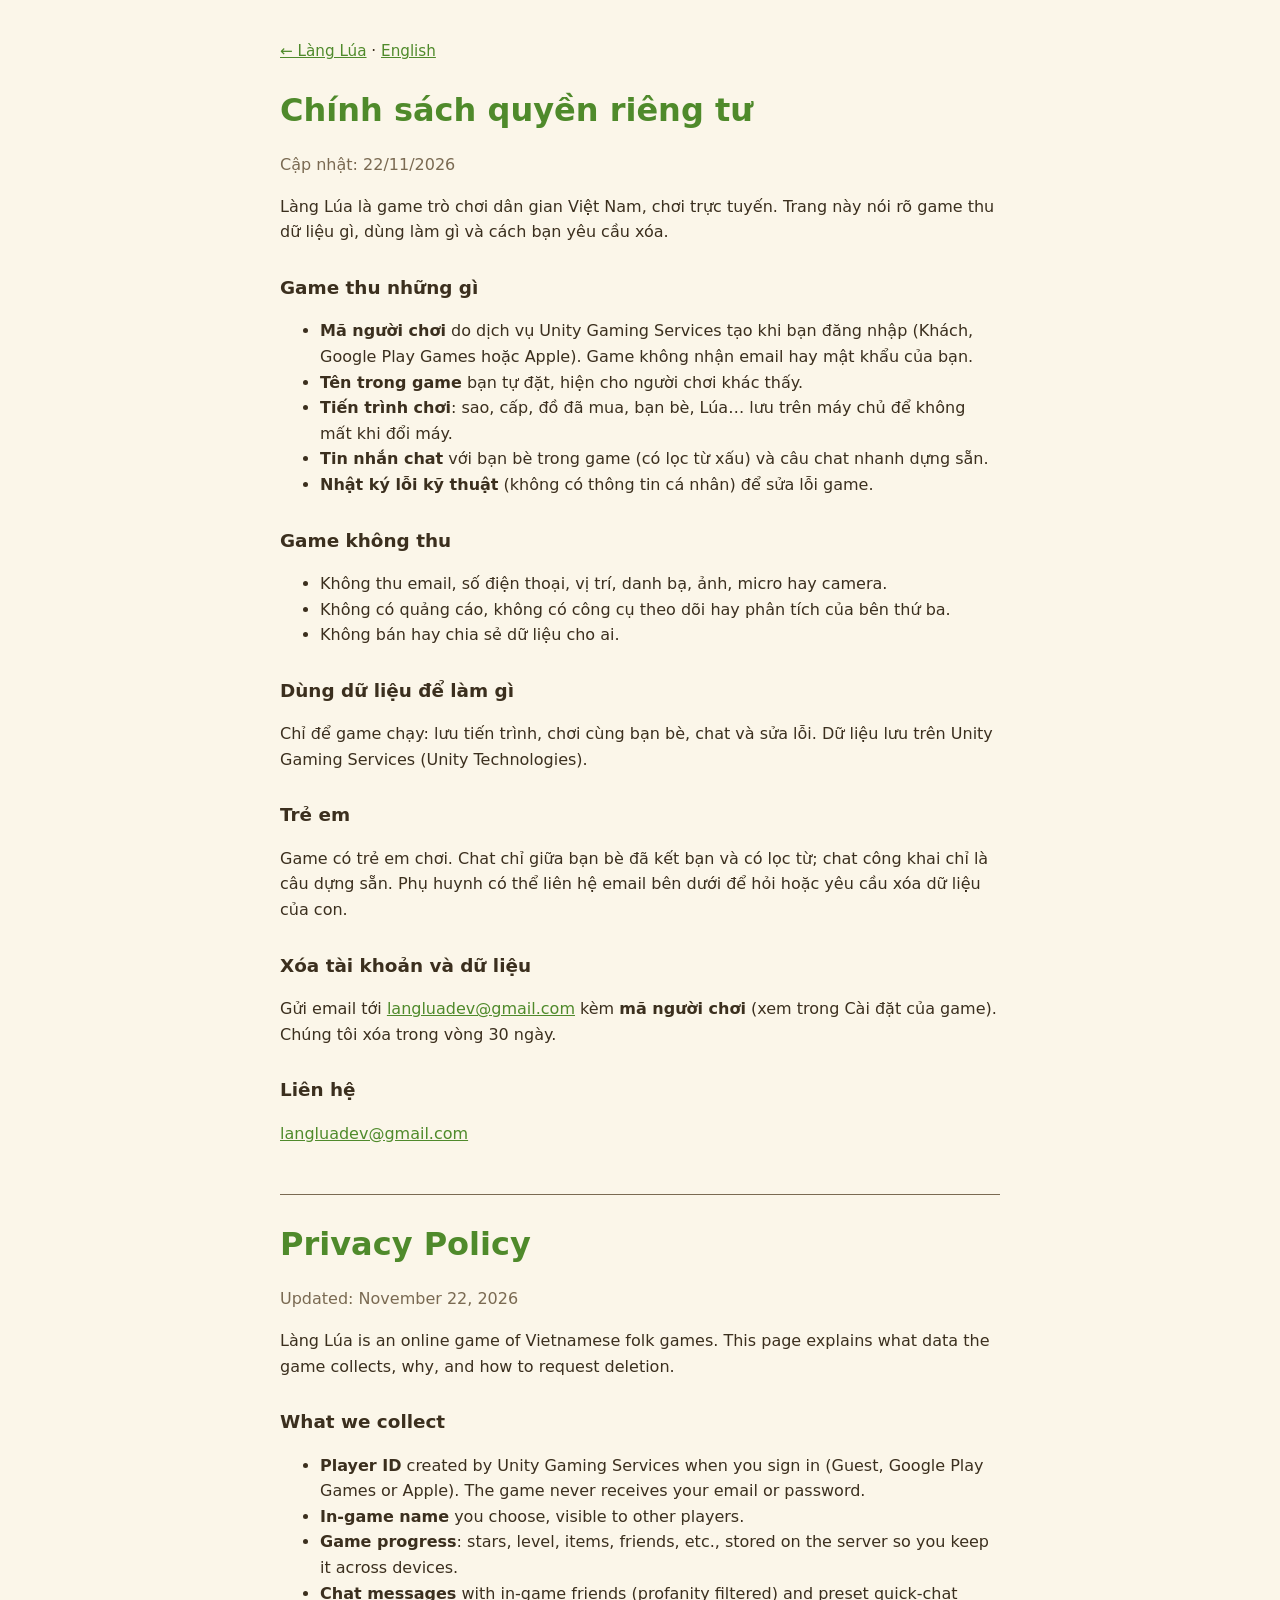
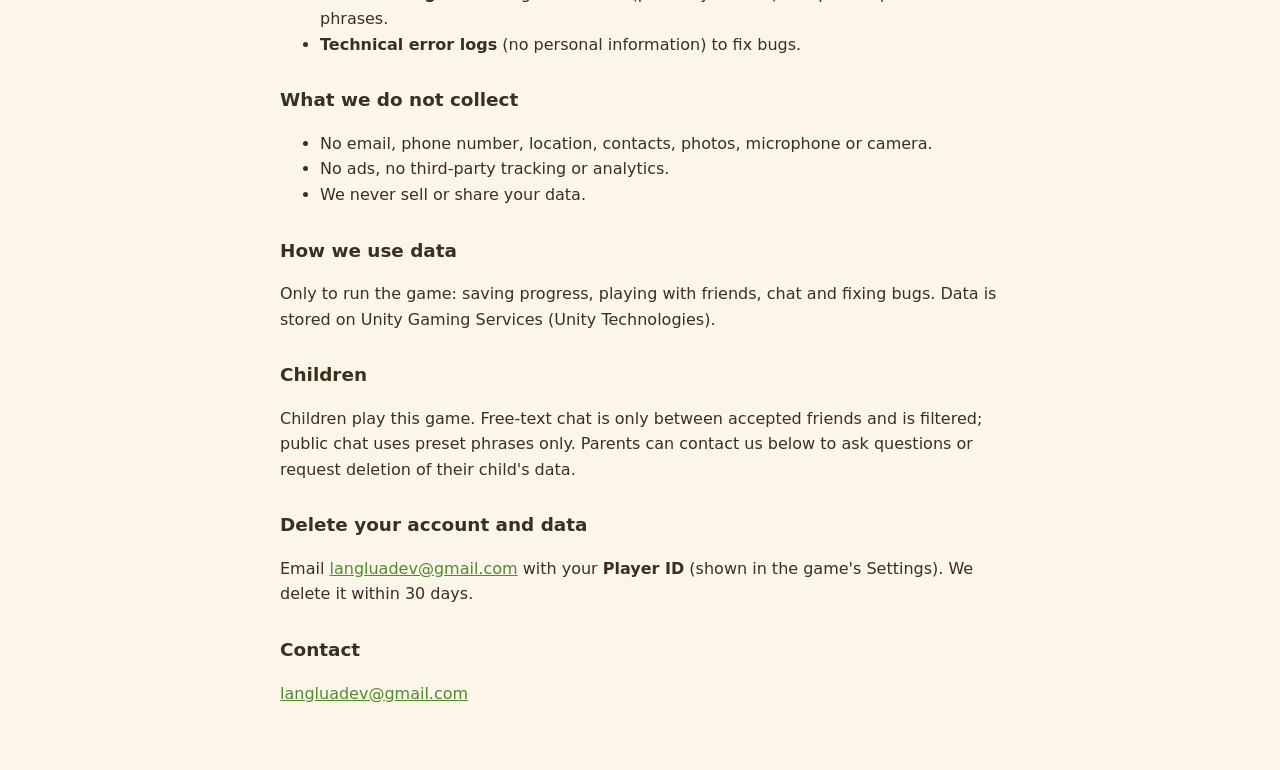
==== privacy.html @ 0ad9b5fb "Trang hỗ trợ + chính sách quyền riêng tư Làng Lúa" ====
<!doctype html>
<html lang="vi">
<head>
<meta charset="utf-8">
<meta name="viewport" content="width=device-width, initial-scale=1">
<title>Làng Lúa — Chính sách quyền riêng tư</title>
<link rel="stylesheet" href="style.css">
</head>
<body>
<main>
<p class="nav"><a href="./">← Làng Lúa</a> · <a href="#en">English</a></p>

<h1>Chính sách quyền riêng tư</h1>
<p class="muted">Cập nhật: 22/11/2026</p>

<p>Làng Lúa là game trò chơi dân gian Việt Nam, chơi trực tuyến. Trang này nói rõ game thu dữ liệu gì, dùng làm gì và cách bạn yêu cầu xóa.</p>

<h2>Game thu những gì</h2>
<ul>
<li><b>Mã người chơi</b> do dịch vụ Unity Gaming Services tạo khi bạn đăng nhập (Khách, Google Play Games hoặc Apple). Game không nhận email hay mật khẩu của bạn.</li>
<li><b>Tên trong game</b> bạn tự đặt, hiện cho người chơi khác thấy.</li>
<li><b>Tiến trình chơi</b>: sao, cấp, đồ đã mua, bạn bè, Lúa… lưu trên máy chủ để không mất khi đổi máy.</li>
<li><b>Tin nhắn chat</b> với bạn bè trong game (có lọc từ xấu) và câu chat nhanh dựng sẵn.</li>
<li><b>Nhật ký lỗi kỹ thuật</b> (không có thông tin cá nhân) để sửa lỗi game.</li>
</ul>

<h2>Game không thu</h2>
<ul>
<li>Không thu email, số điện thoại, vị trí, danh bạ, ảnh, micro hay camera.</li>
<li>Không có quảng cáo, không có công cụ theo dõi hay phân tích của bên thứ ba.</li>
<li>Không bán hay chia sẻ dữ liệu cho ai.</li>
</ul>

<h2>Dùng dữ liệu để làm gì</h2>
<p>Chỉ để game chạy: lưu tiến trình, chơi cùng bạn bè, chat và sửa lỗi. Dữ liệu lưu trên Unity Gaming Services (Unity Technologies).</p>

<h2>Trẻ em</h2>
<p>Game có trẻ em chơi. Chat chỉ giữa bạn bè đã kết bạn và có lọc từ; chat công khai chỉ là câu dựng sẵn. Phụ huynh có thể liên hệ email bên dưới để hỏi hoặc yêu cầu xóa dữ liệu của con.</p>

<h2>Xóa tài khoản và dữ liệu</h2>
<p>Gửi email tới <a href="mailto:langluadev@gmail.com">langluadev@gmail.com</a> kèm <b>mã người chơi</b> (xem trong Cài đặt của game). Chúng tôi xóa trong vòng 30 ngày.</p>

<h2>Liên hệ</h2>
<p><a href="mailto:langluadev@gmail.com">langluadev@gmail.com</a></p>

<hr id="en">

<h1>Privacy Policy</h1>
<p class="muted">Updated: November 22, 2026</p>

<p>Làng Lúa is an online game of Vietnamese folk games. This page explains what data the game collects, why, and how to request deletion.</p>

<h2>What we collect</h2>
<ul>
<li><b>Player ID</b> created by Unity Gaming Services when you sign in (Guest, Google Play Games or Apple). The game never receives your email or password.</li>
<li><b>In-game name</b> you choose, visible to other players.</li>
<li><b>Game progress</b>: stars, level, items, friends, etc., stored on the server so you keep it across devices.</li>
<li><b>Chat messages</b> with in-game friends (profanity filtered) and preset quick-chat phrases.</li>
<li><b>Technical error logs</b> (no personal information) to fix bugs.</li>
</ul>

<h2>What we do not collect</h2>
<ul>
<li>No email, phone number, location, contacts, photos, microphone or camera.</li>
<li>No ads, no third-party tracking or analytics.</li>
<li>We never sell or share your data.</li>
</ul>

<h2>How we use data</h2>
<p>Only to run the game: saving progress, playing with friends, chat and fixing bugs. Data is stored on Unity Gaming Services (Unity Technologies).</p>

<h2>Children</h2>
<p>Children play this game. Free-text chat is only between accepted friends and is filtered; public chat uses preset phrases only. Parents can contact us below to ask questions or request deletion of their child's data.</p>

<h2>Delete your account and data</h2>
<p>Email <a href="mailto:langluadev@gmail.com">langluadev@gmail.com</a> with your <b>Player ID</b> (shown in the game's Settings). We delete it within 30 days.</p>

<h2>Contact</h2>
<p><a href="mailto:langluadev@gmail.com">langluadev@gmail.com</a></p>
</main>
</body>
</html>
---- style.css ----
:root { --bg: #fbf6e9; --fg: #3b2f1e; --muted: #7a6a52; --accent: #4f8a2b; }
@media (prefers-color-scheme: dark) {
  :root { --bg: #1f1b14; --fg: #efe6d2; --muted: #b3a586; --accent: #8cc254; }
}
body { margin: 0; background: var(--bg); color: var(--fg); font: 16px/1.6 system-ui, -apple-system, "Segoe UI", Roboto, sans-serif; }
main { max-width: 720px; margin: 0 auto; padding: 24px 16px 48px; }
h1 { color: var(--accent); margin-bottom: 4px; }
h2 { margin-top: 28px; font-size: 1.15em; }
a { color: var(--accent); }
.muted { color: var(--muted); }
.nav { font-size: 0.95em; }
.mail { font-size: 1.2em; font-weight: 600; }
hr { margin: 48px 0 24px; border: 0; border-top: 1px solid var(--muted); }
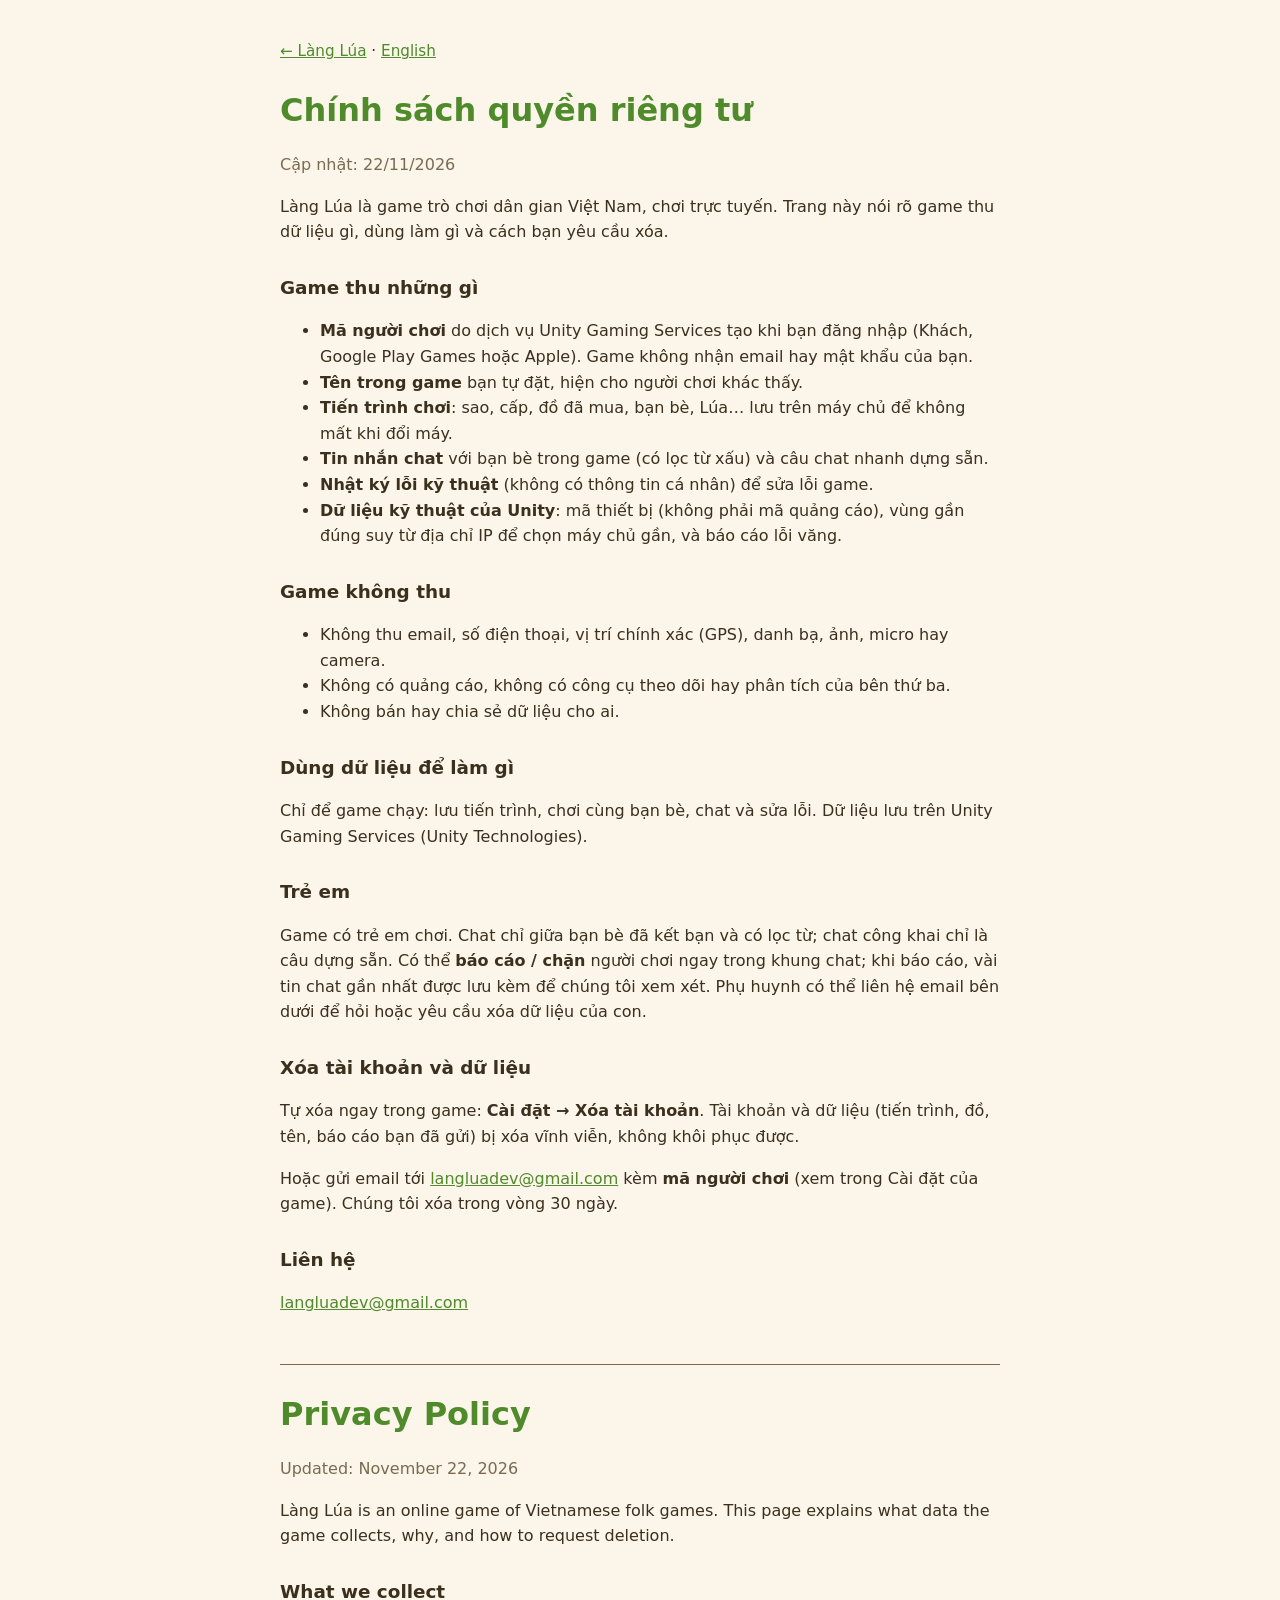
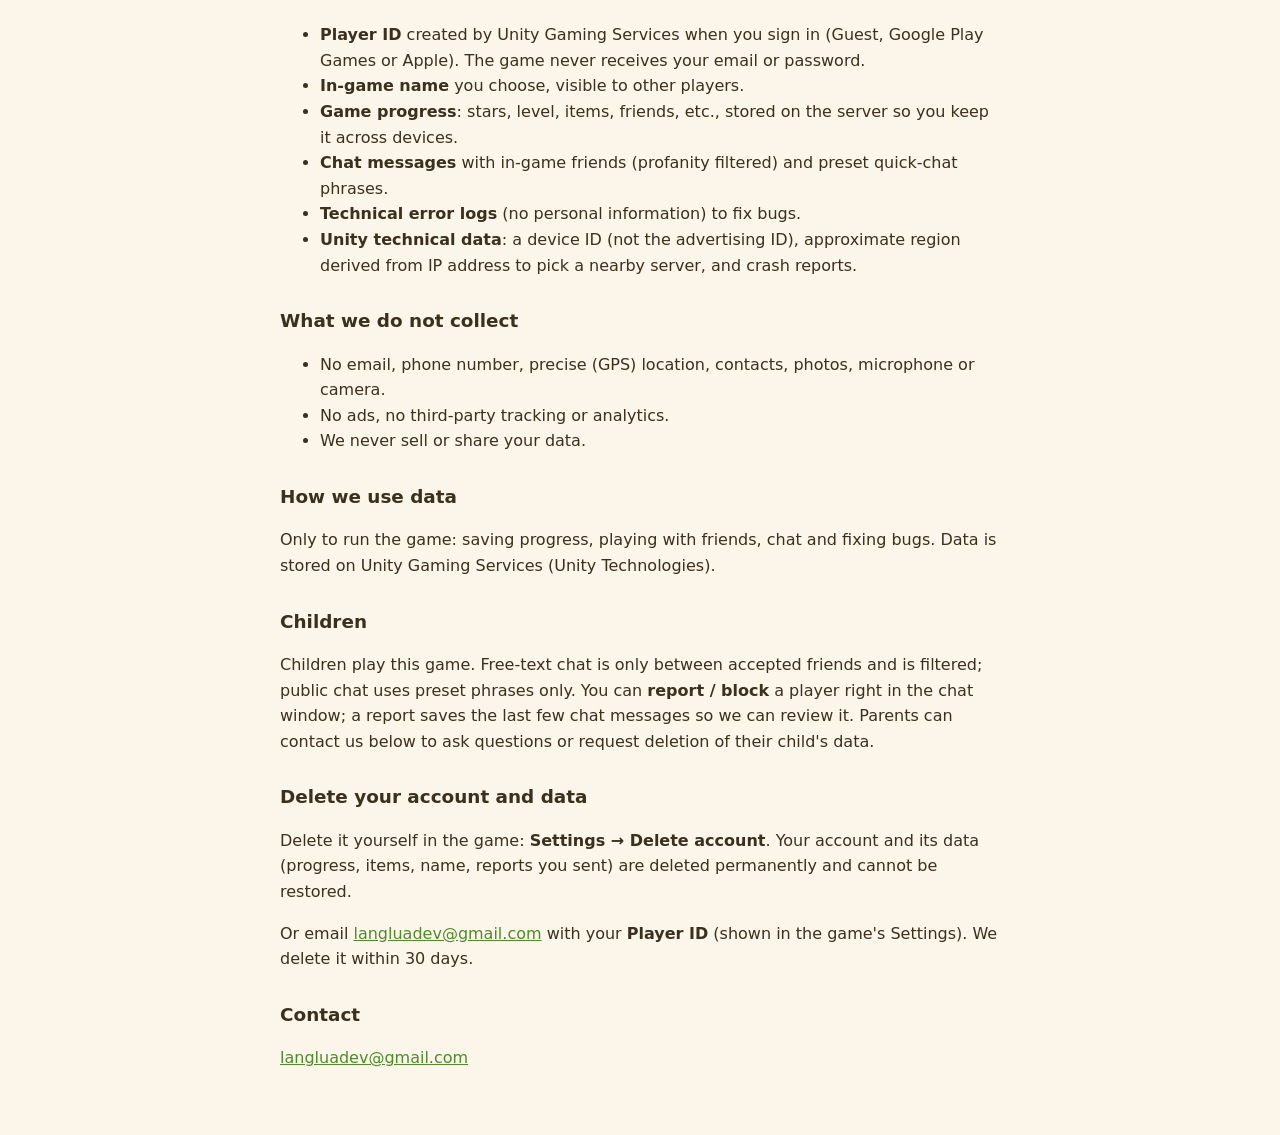
==== commit 1ab52a8c: "Chính sách: xóa tài khoản trong Cài đặt, báo cáo / chặn, dữ liệu kỹ thuật Unity (mã thiết bị, vùng t" ====
--- a/privacy.html
+++ b/privacy.html
@@ -4,6 +4,8 @@
 <meta charset="utf-8">
 <meta name="viewport" content="width=device-width, initial-scale=1">
 <title>Làng Lúa — Chính sách quyền riêng tư</title>
+<link rel="icon" type="image/png" href="favicon.png">
+<link rel="apple-touch-icon" href="apple-touch-icon.png">
 <link rel="stylesheet" href="style.css">
 </head>
 <body>
@@ -22,11 +24,12 @@
 <li><b>Tiến trình chơi</b>: sao, cấp, đồ đã mua, bạn bè, Lúa… lưu trên máy chủ để không mất khi đổi máy.</li>
 <li><b>Tin nhắn chat</b> với bạn bè trong game (có lọc từ xấu) và câu chat nhanh dựng sẵn.</li>
 <li><b>Nhật ký lỗi kỹ thuật</b> (không có thông tin cá nhân) để sửa lỗi game.</li>
+<li><b>Dữ liệu kỹ thuật của Unity</b>: mã thiết bị (không phải mã quảng cáo), vùng gần đúng suy từ địa chỉ IP để chọn máy chủ gần, và báo cáo lỗi văng.</li>
 </ul>
 
 <h2>Game không thu</h2>
 <ul>
-<li>Không thu email, số điện thoại, vị trí, danh bạ, ảnh, micro hay camera.</li>
+<li>Không thu email, số điện thoại, vị trí chính xác (GPS), danh bạ, ảnh, micro hay camera.</li>
 <li>Không có quảng cáo, không có công cụ theo dõi hay phân tích của bên thứ ba.</li>
 <li>Không bán hay chia sẻ dữ liệu cho ai.</li>
 </ul>
@@ -35,10 +38,11 @@
 <p>Chỉ để game chạy: lưu tiến trình, chơi cùng bạn bè, chat và sửa lỗi. Dữ liệu lưu trên Unity Gaming Services (Unity Technologies).</p>
 
 <h2>Trẻ em</h2>
-<p>Game có trẻ em chơi. Chat chỉ giữa bạn bè đã kết bạn và có lọc từ; chat công khai chỉ là câu dựng sẵn. Phụ huynh có thể liên hệ email bên dưới để hỏi hoặc yêu cầu xóa dữ liệu của con.</p>
+<p>Game có trẻ em chơi. Chat chỉ giữa bạn bè đã kết bạn và có lọc từ; chat công khai chỉ là câu dựng sẵn. Có thể <b>báo cáo / chặn</b> người chơi ngay trong khung chat; khi báo cáo, vài tin chat gần nhất được lưu kèm để chúng tôi xem xét. Phụ huynh có thể liên hệ email bên dưới để hỏi hoặc yêu cầu xóa dữ liệu của con.</p>
 
 <h2>Xóa tài khoản và dữ liệu</h2>
-<p>Gửi email tới <a href="mailto:langluadev@gmail.com">langluadev@gmail.com</a> kèm <b>mã người chơi</b> (xem trong Cài đặt của game). Chúng tôi xóa trong vòng 30 ngày.</p>
+<p>Tự xóa ngay trong game: <b>Cài đặt → Xóa tài khoản</b>. Tài khoản và dữ liệu (tiến trình, đồ, tên, báo cáo bạn đã gửi) bị xóa vĩnh viễn, không khôi phục được.</p>
+<p>Hoặc gửi email tới <a href="mailto:langluadev@gmail.com">langluadev@gmail.com</a> kèm <b>mã người chơi</b> (xem trong Cài đặt của game). Chúng tôi xóa trong vòng 30 ngày.</p>
 
 <h2>Liên hệ</h2>
 <p><a href="mailto:langluadev@gmail.com">langluadev@gmail.com</a></p>
@@ -57,11 +61,12 @@
 <li><b>Game progress</b>: stars, level, items, friends, etc., stored on the server so you keep it across devices.</li>
 <li><b>Chat messages</b> with in-game friends (profanity filtered) and preset quick-chat phrases.</li>
 <li><b>Technical error logs</b> (no personal information) to fix bugs.</li>
+<li><b>Unity technical data</b>: a device ID (not the advertising ID), approximate region derived from IP address to pick a nearby server, and crash reports.</li>
 </ul>
 
 <h2>What we do not collect</h2>
 <ul>
-<li>No email, phone number, location, contacts, photos, microphone or camera.</li>
+<li>No email, phone number, precise (GPS) location, contacts, photos, microphone or camera.</li>
 <li>No ads, no third-party tracking or analytics.</li>
 <li>We never sell or share your data.</li>
 </ul>
@@ -70,10 +75,11 @@
 <p>Only to run the game: saving progress, playing with friends, chat and fixing bugs. Data is stored on Unity Gaming Services (Unity Technologies).</p>
 
 <h2>Children</h2>
-<p>Children play this game. Free-text chat is only between accepted friends and is filtered; public chat uses preset phrases only. Parents can contact us below to ask questions or request deletion of their child's data.</p>
+<p>Children play this game. Free-text chat is only between accepted friends and is filtered; public chat uses preset phrases only. You can <b>report / block</b> a player right in the chat window; a report saves the last few chat messages so we can review it. Parents can contact us below to ask questions or request deletion of their child's data.</p>
 
 <h2>Delete your account and data</h2>
-<p>Email <a href="mailto:langluadev@gmail.com">langluadev@gmail.com</a> with your <b>Player ID</b> (shown in the game's Settings). We delete it within 30 days.</p>
+<p>Delete it yourself in the game: <b>Settings → Delete account</b>. Your account and its data (progress, items, name, reports you sent) are deleted permanently and cannot be restored.</p>
+<p>Or email <a href="mailto:langluadev@gmail.com">langluadev@gmail.com</a> with your <b>Player ID</b> (shown in the game's Settings). We delete it within 30 days.</p>
 
 <h2>Contact</h2>
 <p><a href="mailto:langluadev@gmail.com">langluadev@gmail.com</a></p>
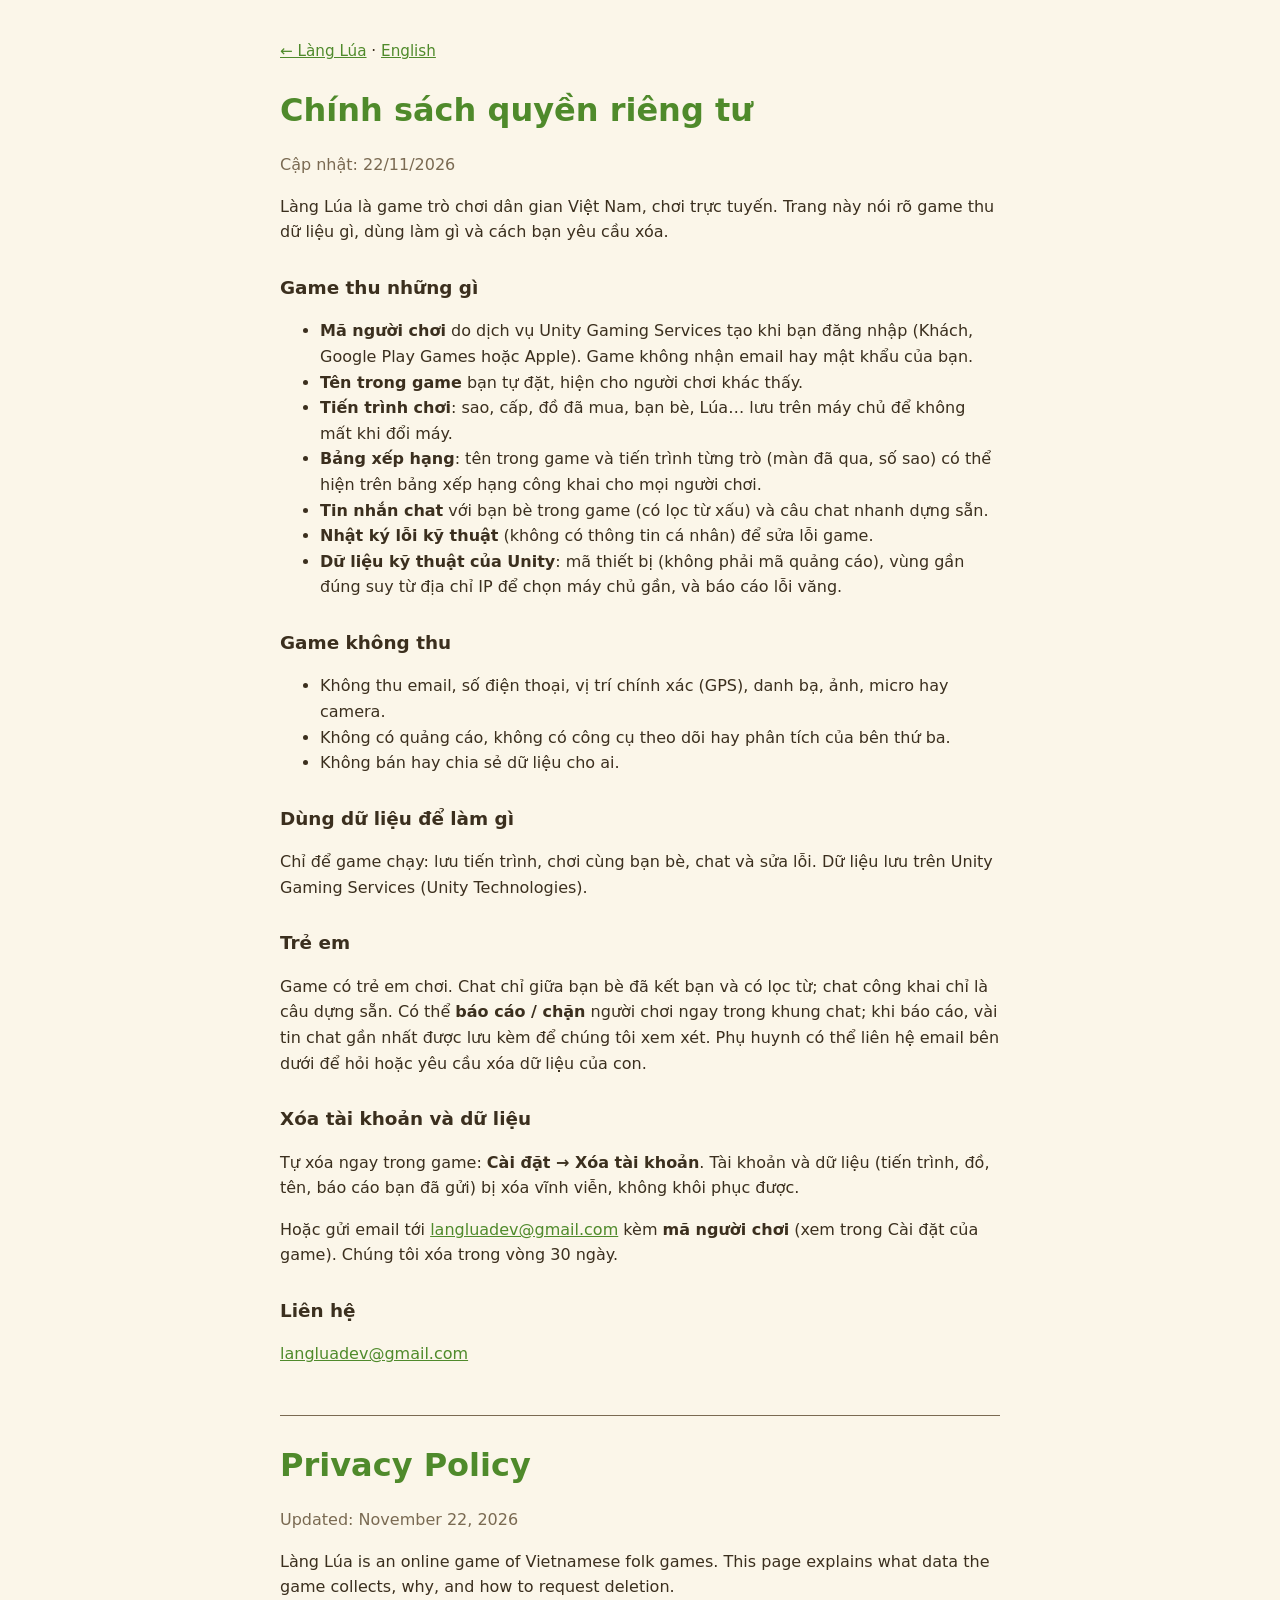
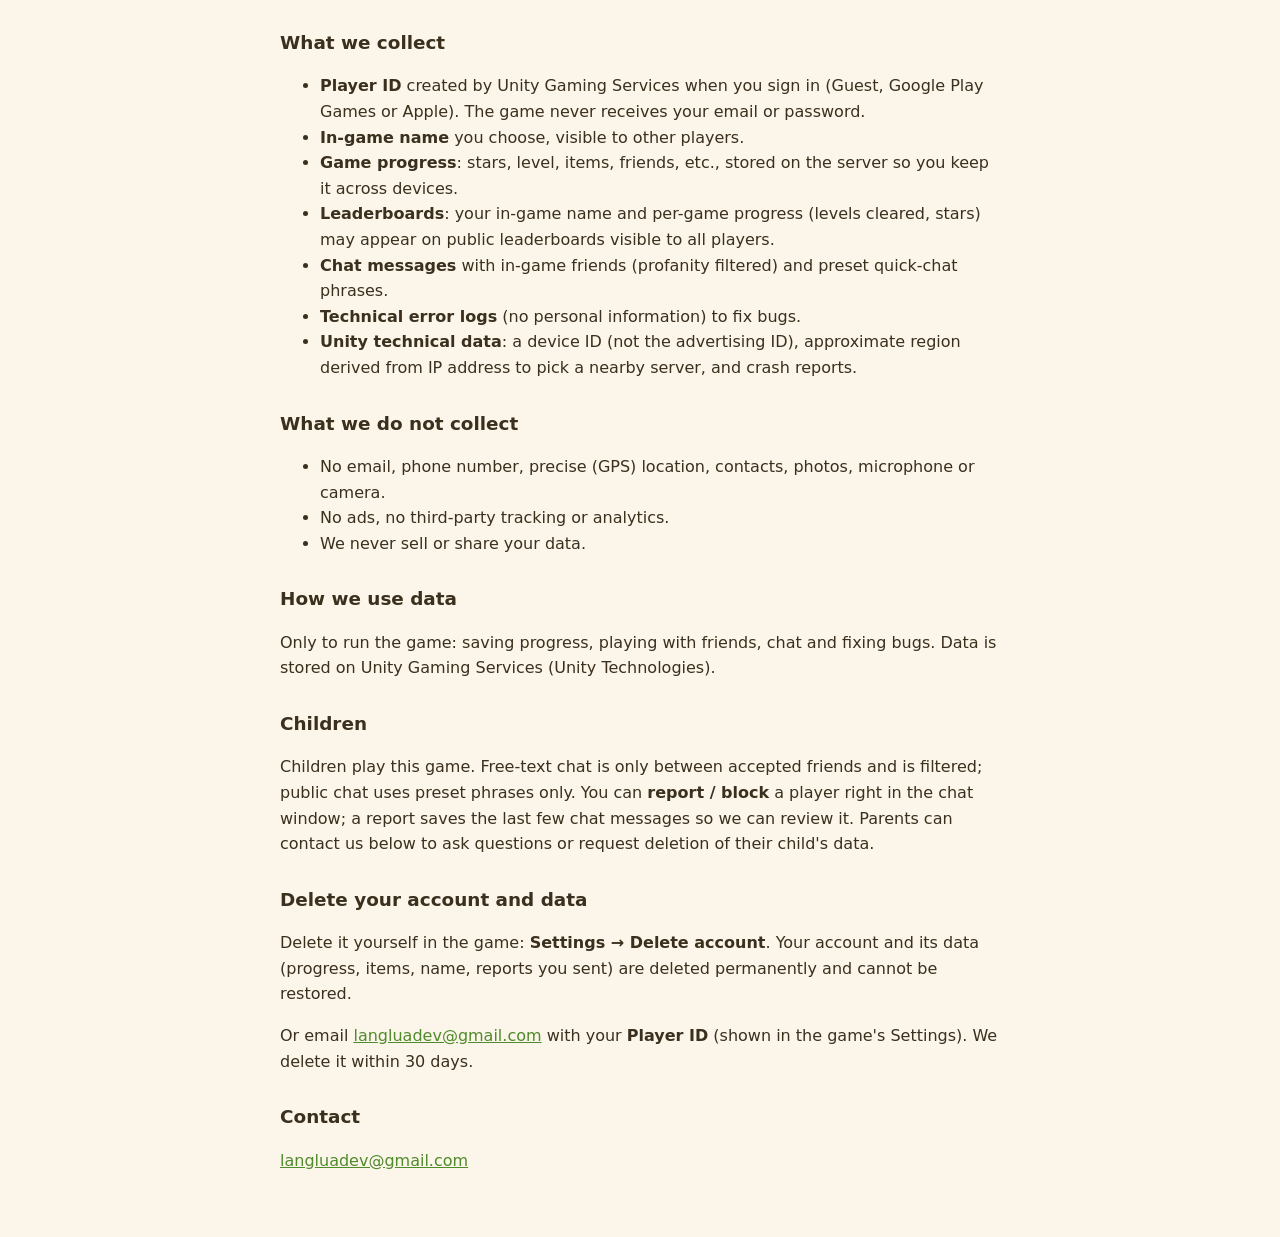
==== commit 735229e5: "Chính sách: tên trong game và tiến trình hiện trên bảng xếp hạng công khai" ====
--- a/privacy.html
+++ b/privacy.html
@@ -22,6 +22,7 @@
 <li><b>Mã người chơi</b> do dịch vụ Unity Gaming Services tạo khi bạn đăng nhập (Khách, Google Play Games hoặc Apple). Game không nhận email hay mật khẩu của bạn.</li>
 <li><b>Tên trong game</b> bạn tự đặt, hiện cho người chơi khác thấy.</li>
 <li><b>Tiến trình chơi</b>: sao, cấp, đồ đã mua, bạn bè, Lúa… lưu trên máy chủ để không mất khi đổi máy.</li>
+<li><b>Bảng xếp hạng</b>: tên trong game và tiến trình từng trò (màn đã qua, số sao) có thể hiện trên bảng xếp hạng công khai cho mọi người chơi.</li>
 <li><b>Tin nhắn chat</b> với bạn bè trong game (có lọc từ xấu) và câu chat nhanh dựng sẵn.</li>
 <li><b>Nhật ký lỗi kỹ thuật</b> (không có thông tin cá nhân) để sửa lỗi game.</li>
 <li><b>Dữ liệu kỹ thuật của Unity</b>: mã thiết bị (không phải mã quảng cáo), vùng gần đúng suy từ địa chỉ IP để chọn máy chủ gần, và báo cáo lỗi văng.</li>
@@ -59,6 +60,7 @@
 <li><b>Player ID</b> created by Unity Gaming Services when you sign in (Guest, Google Play Games or Apple). The game never receives your email or password.</li>
 <li><b>In-game name</b> you choose, visible to other players.</li>
 <li><b>Game progress</b>: stars, level, items, friends, etc., stored on the server so you keep it across devices.</li>
+<li><b>Leaderboards</b>: your in-game name and per-game progress (levels cleared, stars) may appear on public leaderboards visible to all players.</li>
 <li><b>Chat messages</b> with in-game friends (profanity filtered) and preset quick-chat phrases.</li>
 <li><b>Technical error logs</b> (no personal information) to fix bugs.</li>
 <li><b>Unity technical data</b>: a device ID (not the advertising ID), approximate region derived from IP address to pick a nearby server, and crash reports.</li>
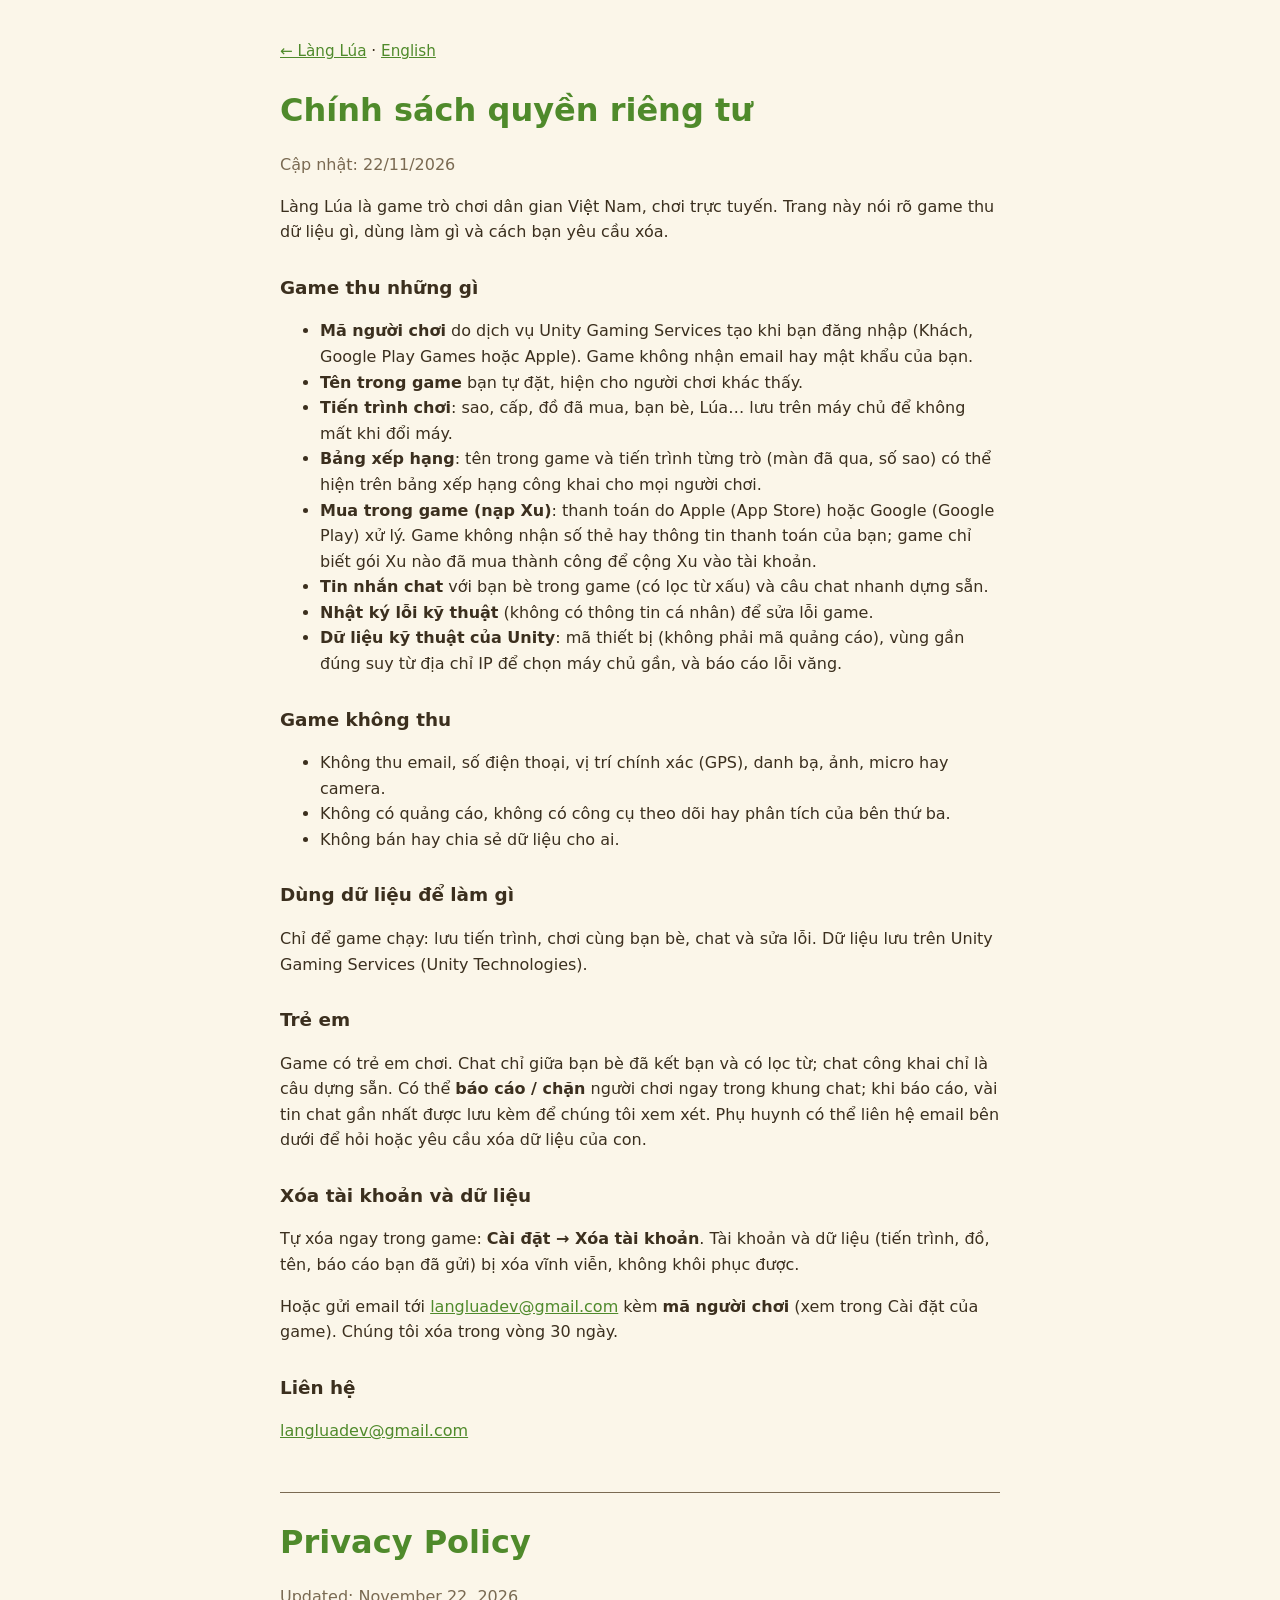
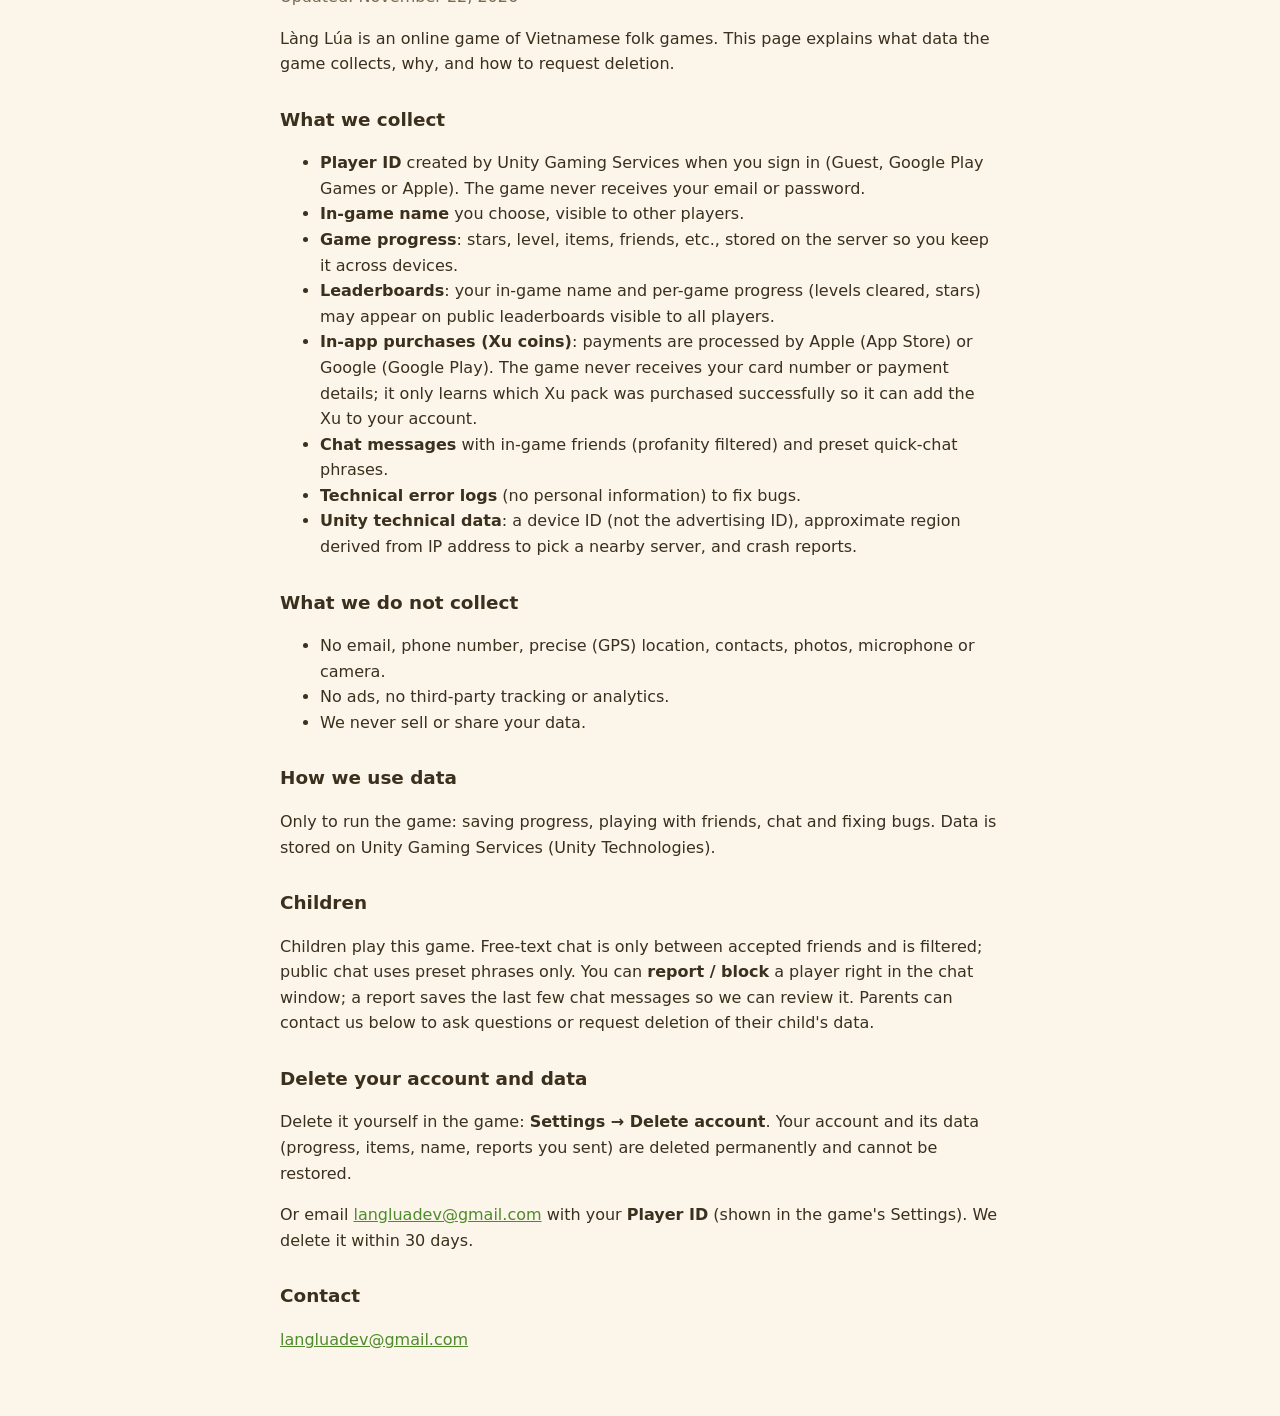
==== commit 000d05da: "Chính sách: mua trong game do Apple / Google xử lý, game không nhận thông tin thanh toán" ====
--- a/privacy.html
+++ b/privacy.html
@@ -23,6 +23,7 @@
 <li><b>Tên trong game</b> bạn tự đặt, hiện cho người chơi khác thấy.</li>
 <li><b>Tiến trình chơi</b>: sao, cấp, đồ đã mua, bạn bè, Lúa… lưu trên máy chủ để không mất khi đổi máy.</li>
 <li><b>Bảng xếp hạng</b>: tên trong game và tiến trình từng trò (màn đã qua, số sao) có thể hiện trên bảng xếp hạng công khai cho mọi người chơi.</li>
+<li><b>Mua trong game (nạp Xu)</b>: thanh toán do Apple (App Store) hoặc Google (Google Play) xử lý. Game không nhận số thẻ hay thông tin thanh toán của bạn; game chỉ biết gói Xu nào đã mua thành công để cộng Xu vào tài khoản.</li>
 <li><b>Tin nhắn chat</b> với bạn bè trong game (có lọc từ xấu) và câu chat nhanh dựng sẵn.</li>
 <li><b>Nhật ký lỗi kỹ thuật</b> (không có thông tin cá nhân) để sửa lỗi game.</li>
 <li><b>Dữ liệu kỹ thuật của Unity</b>: mã thiết bị (không phải mã quảng cáo), vùng gần đúng suy từ địa chỉ IP để chọn máy chủ gần, và báo cáo lỗi văng.</li>
@@ -61,6 +62,7 @@
 <li><b>In-game name</b> you choose, visible to other players.</li>
 <li><b>Game progress</b>: stars, level, items, friends, etc., stored on the server so you keep it across devices.</li>
 <li><b>Leaderboards</b>: your in-game name and per-game progress (levels cleared, stars) may appear on public leaderboards visible to all players.</li>
+<li><b>In-app purchases (Xu coins)</b>: payments are processed by Apple (App Store) or Google (Google Play). The game never receives your card number or payment details; it only learns which Xu pack was purchased successfully so it can add the Xu to your account.</li>
 <li><b>Chat messages</b> with in-game friends (profanity filtered) and preset quick-chat phrases.</li>
 <li><b>Technical error logs</b> (no personal information) to fix bugs.</li>
 <li><b>Unity technical data</b>: a device ID (not the advertising ID), approximate region derived from IP address to pick a nearby server, and crash reports.</li>
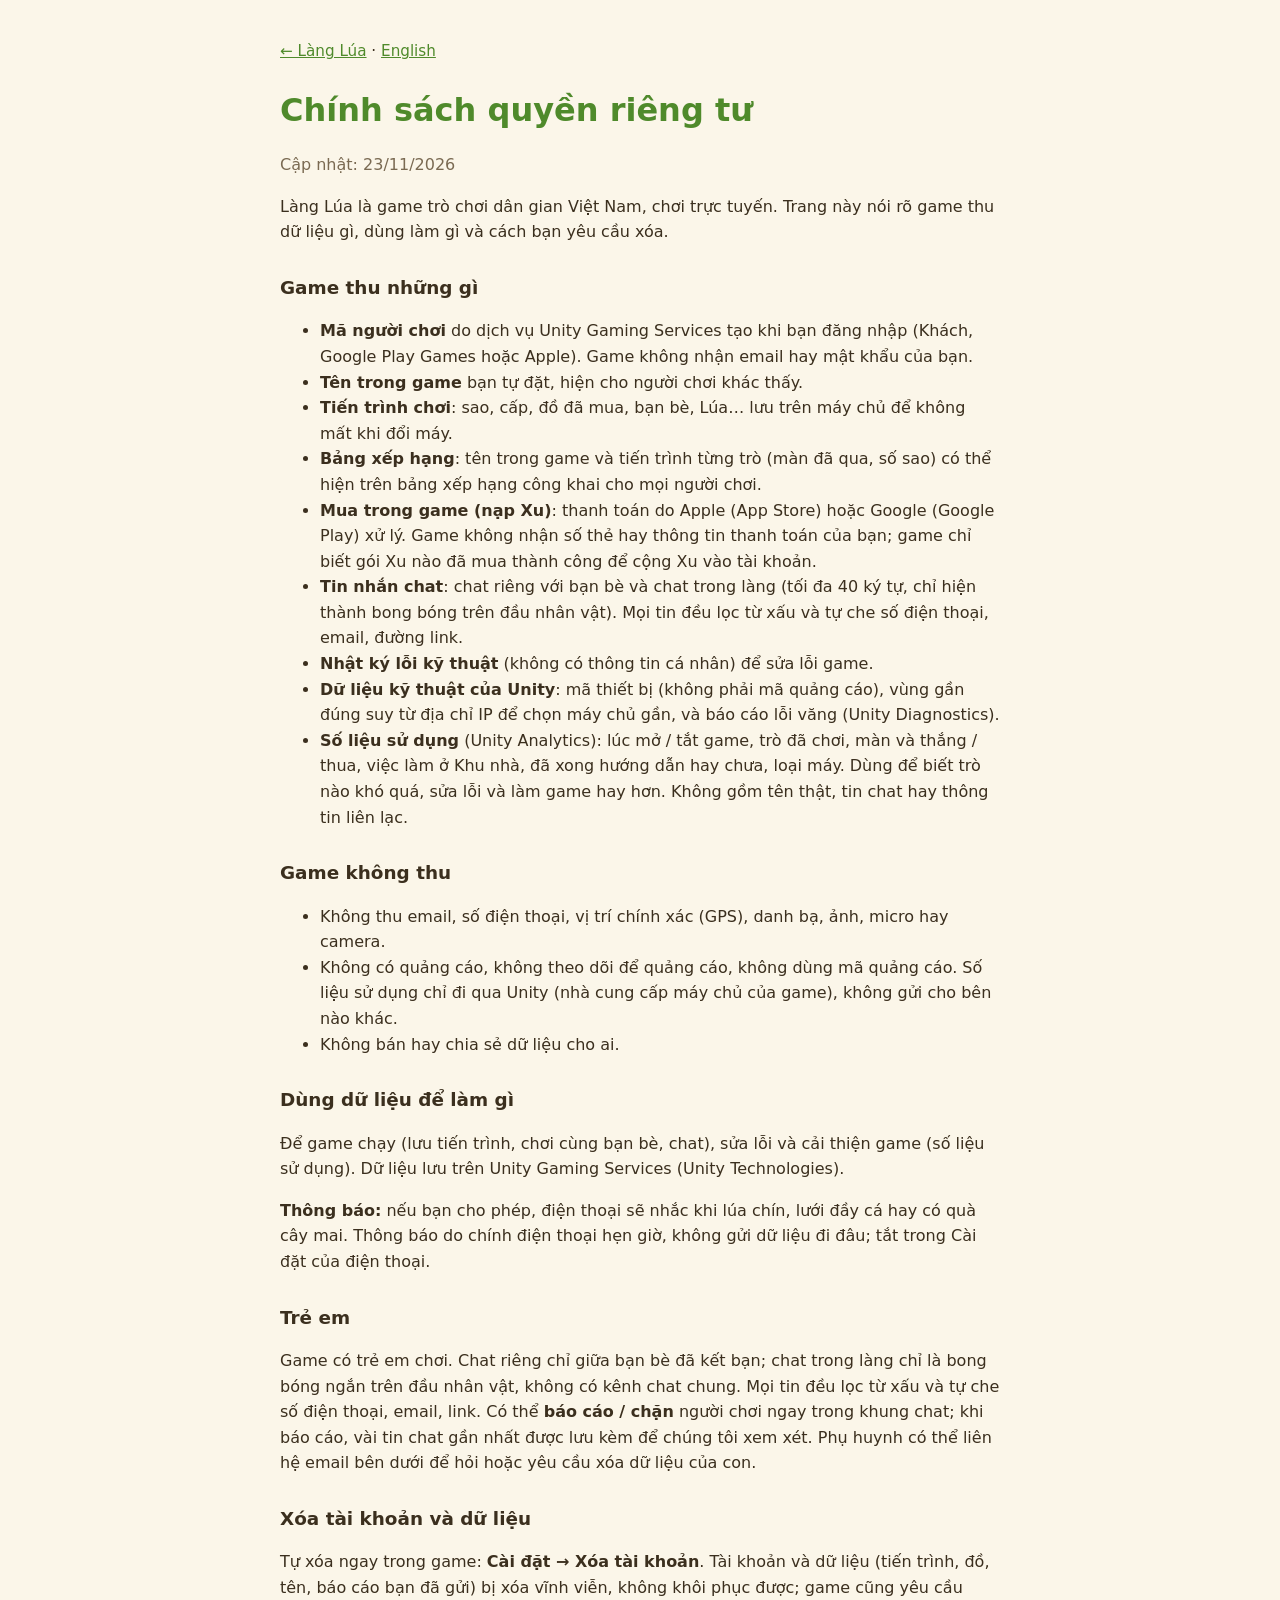
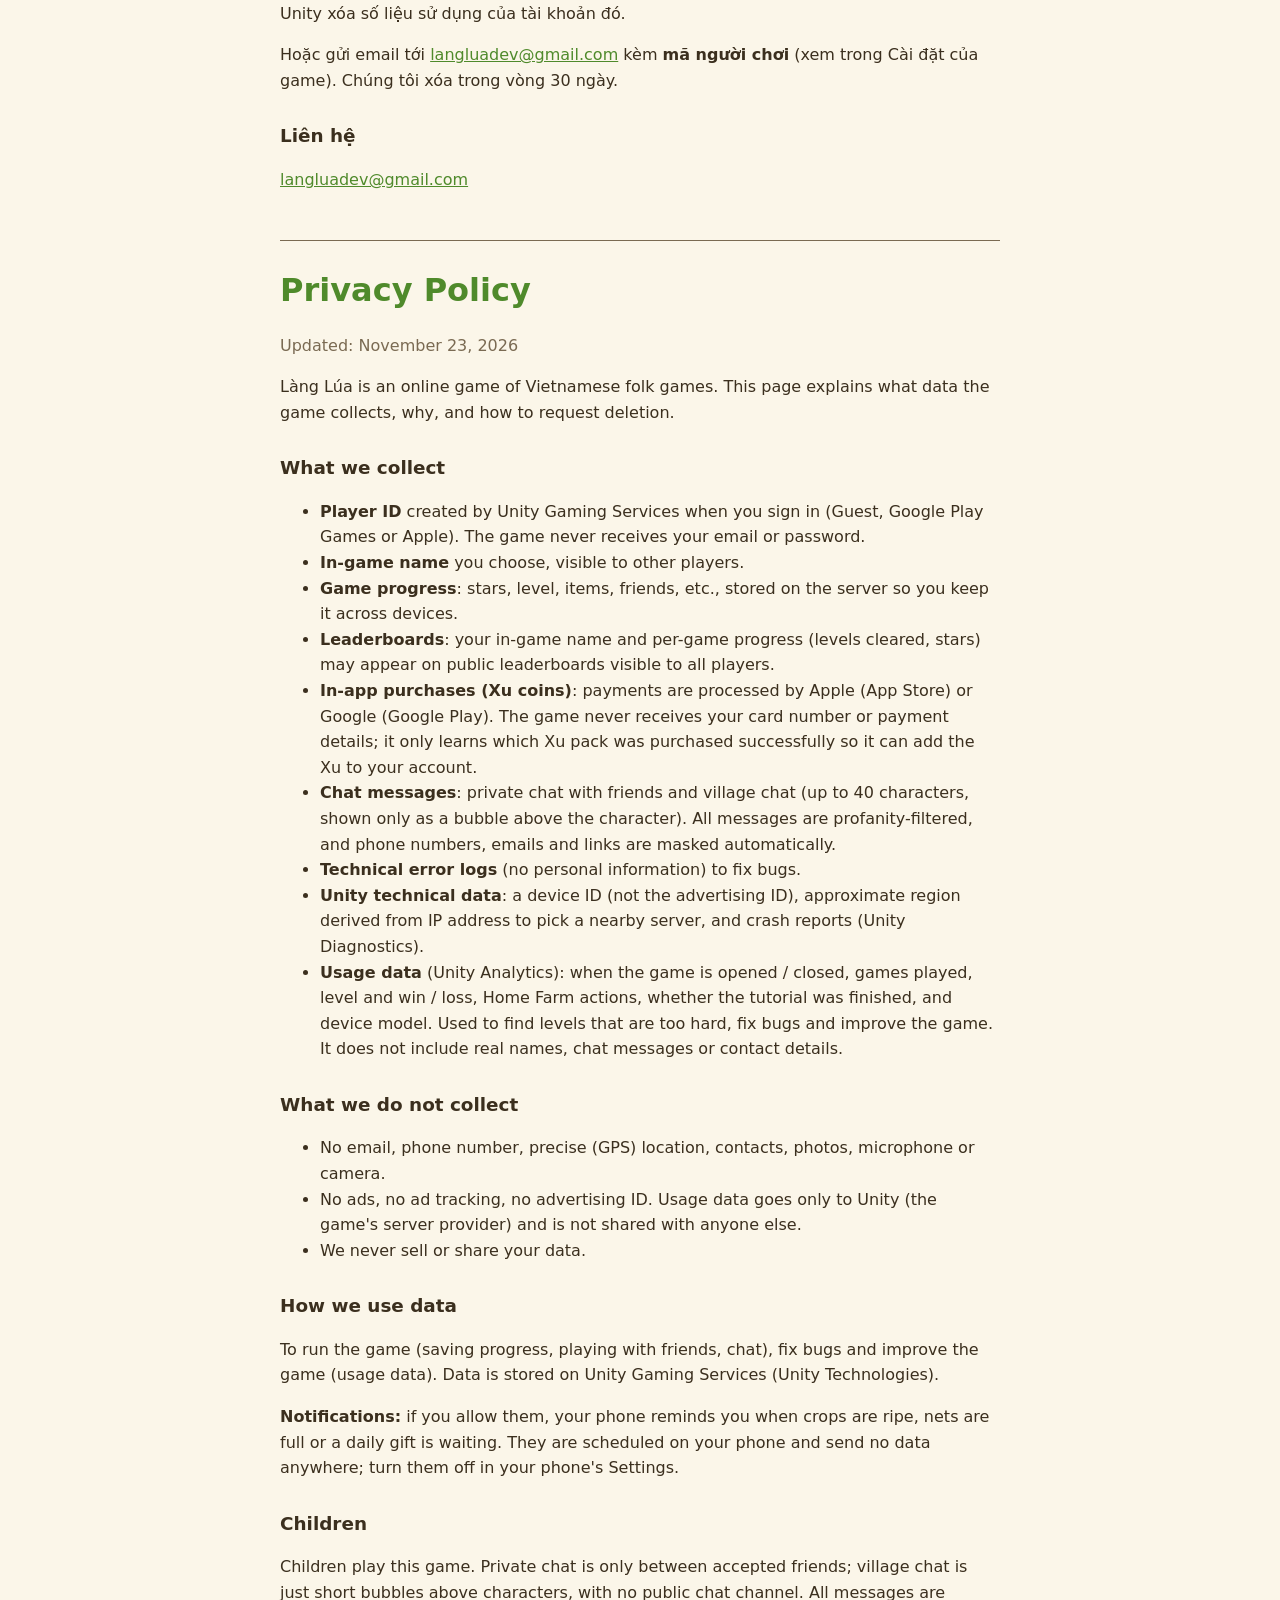
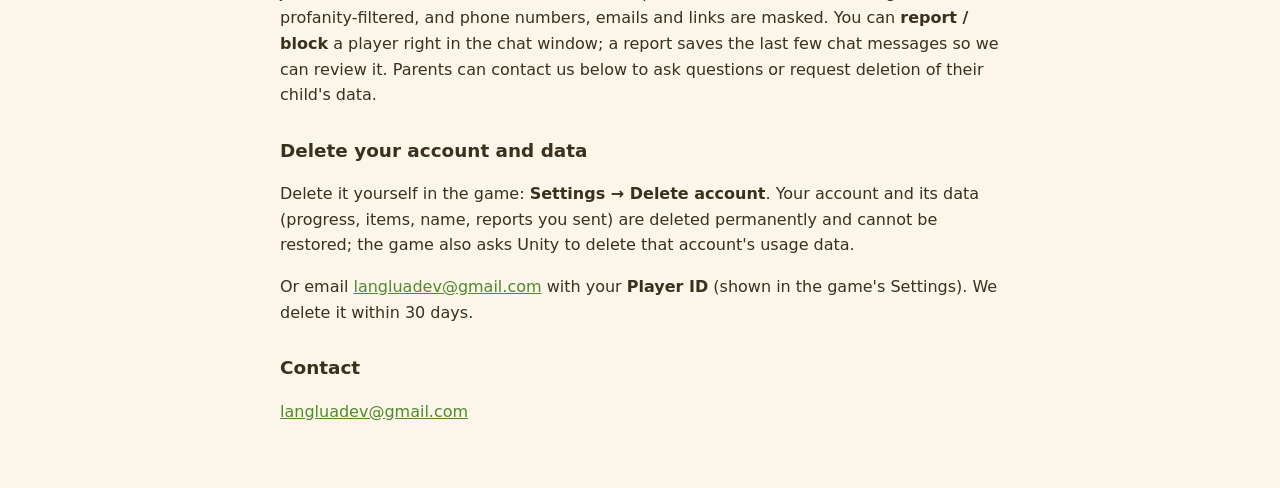
==== commit 3a7554ba: "Chính sách: số liệu sử dụng (Unity Analytics) + báo lỗi văng (Unity Diagnostics), chat làng gõ tự do" ====
--- a/privacy.html
+++ b/privacy.html
@@ -13,7 +13,7 @@
 <p class="nav"><a href="./">← Làng Lúa</a> · <a href="#en">English</a></p>
 
 <h1>Chính sách quyền riêng tư</h1>
-<p class="muted">Cập nhật: 22/11/2026</p>
+<p class="muted">Cập nhật: 23/11/2026</p>
 
 <p>Làng Lúa là game trò chơi dân gian Việt Nam, chơi trực tuyến. Trang này nói rõ game thu dữ liệu gì, dùng làm gì và cách bạn yêu cầu xóa.</p>
 
@@ -24,26 +24,28 @@
 <li><b>Tiến trình chơi</b>: sao, cấp, đồ đã mua, bạn bè, Lúa… lưu trên máy chủ để không mất khi đổi máy.</li>
 <li><b>Bảng xếp hạng</b>: tên trong game và tiến trình từng trò (màn đã qua, số sao) có thể hiện trên bảng xếp hạng công khai cho mọi người chơi.</li>
 <li><b>Mua trong game (nạp Xu)</b>: thanh toán do Apple (App Store) hoặc Google (Google Play) xử lý. Game không nhận số thẻ hay thông tin thanh toán của bạn; game chỉ biết gói Xu nào đã mua thành công để cộng Xu vào tài khoản.</li>
-<li><b>Tin nhắn chat</b> với bạn bè trong game (có lọc từ xấu) và câu chat nhanh dựng sẵn.</li>
+<li><b>Tin nhắn chat</b>: chat riêng với bạn bè và chat trong làng (tối đa 40 ký tự, chỉ hiện thành bong bóng trên đầu nhân vật). Mọi tin đều lọc từ xấu và tự che số điện thoại, email, đường link.</li>
 <li><b>Nhật ký lỗi kỹ thuật</b> (không có thông tin cá nhân) để sửa lỗi game.</li>
-<li><b>Dữ liệu kỹ thuật của Unity</b>: mã thiết bị (không phải mã quảng cáo), vùng gần đúng suy từ địa chỉ IP để chọn máy chủ gần, và báo cáo lỗi văng.</li>
+<li><b>Dữ liệu kỹ thuật của Unity</b>: mã thiết bị (không phải mã quảng cáo), vùng gần đúng suy từ địa chỉ IP để chọn máy chủ gần, và báo cáo lỗi văng (Unity Diagnostics).</li>
+<li><b>Số liệu sử dụng</b> (Unity Analytics): lúc mở / tắt game, trò đã chơi, màn và thắng / thua, việc làm ở Khu nhà, đã xong hướng dẫn hay chưa, loại máy. Dùng để biết trò nào khó quá, sửa lỗi và làm game hay hơn. Không gồm tên thật, tin chat hay thông tin liên lạc.</li>
 </ul>
 
 <h2>Game không thu</h2>
 <ul>
 <li>Không thu email, số điện thoại, vị trí chính xác (GPS), danh bạ, ảnh, micro hay camera.</li>
-<li>Không có quảng cáo, không có công cụ theo dõi hay phân tích của bên thứ ba.</li>
+<li>Không có quảng cáo, không theo dõi để quảng cáo, không dùng mã quảng cáo. Số liệu sử dụng chỉ đi qua Unity (nhà cung cấp máy chủ của game), không gửi cho bên nào khác.</li>
 <li>Không bán hay chia sẻ dữ liệu cho ai.</li>
 </ul>
 
 <h2>Dùng dữ liệu để làm gì</h2>
-<p>Chỉ để game chạy: lưu tiến trình, chơi cùng bạn bè, chat và sửa lỗi. Dữ liệu lưu trên Unity Gaming Services (Unity Technologies).</p>
+<p>Để game chạy (lưu tiến trình, chơi cùng bạn bè, chat), sửa lỗi và cải thiện game (số liệu sử dụng). Dữ liệu lưu trên Unity Gaming Services (Unity Technologies).</p>
+<p><b>Thông báo:</b> nếu bạn cho phép, điện thoại sẽ nhắc khi lúa chín, lưới đầy cá hay có quà cây mai. Thông báo do chính điện thoại hẹn giờ, không gửi dữ liệu đi đâu; tắt trong Cài đặt của điện thoại.</p>
 
 <h2>Trẻ em</h2>
-<p>Game có trẻ em chơi. Chat chỉ giữa bạn bè đã kết bạn và có lọc từ; chat công khai chỉ là câu dựng sẵn. Có thể <b>báo cáo / chặn</b> người chơi ngay trong khung chat; khi báo cáo, vài tin chat gần nhất được lưu kèm để chúng tôi xem xét. Phụ huynh có thể liên hệ email bên dưới để hỏi hoặc yêu cầu xóa dữ liệu của con.</p>
+<p>Game có trẻ em chơi. Chat riêng chỉ giữa bạn bè đã kết bạn; chat trong làng chỉ là bong bóng ngắn trên đầu nhân vật, không có kênh chat chung. Mọi tin đều lọc từ xấu và tự che số điện thoại, email, link. Có thể <b>báo cáo / chặn</b> người chơi ngay trong khung chat; khi báo cáo, vài tin chat gần nhất được lưu kèm để chúng tôi xem xét. Phụ huynh có thể liên hệ email bên dưới để hỏi hoặc yêu cầu xóa dữ liệu của con.</p>
 
 <h2>Xóa tài khoản và dữ liệu</h2>
-<p>Tự xóa ngay trong game: <b>Cài đặt → Xóa tài khoản</b>. Tài khoản và dữ liệu (tiến trình, đồ, tên, báo cáo bạn đã gửi) bị xóa vĩnh viễn, không khôi phục được.</p>
+<p>Tự xóa ngay trong game: <b>Cài đặt → Xóa tài khoản</b>. Tài khoản và dữ liệu (tiến trình, đồ, tên, báo cáo bạn đã gửi) bị xóa vĩnh viễn, không khôi phục được; game cũng yêu cầu Unity xóa số liệu sử dụng của tài khoản đó.</p>
 <p>Hoặc gửi email tới <a href="mailto:langluadev@gmail.com">langluadev@gmail.com</a> kèm <b>mã người chơi</b> (xem trong Cài đặt của game). Chúng tôi xóa trong vòng 30 ngày.</p>
 
 <h2>Liên hệ</h2>
@@ -52,7 +54,7 @@
 <hr id="en">
 
 <h1>Privacy Policy</h1>
-<p class="muted">Updated: November 22, 2026</p>
+<p class="muted">Updated: November 23, 2026</p>
 
 <p>Làng Lúa is an online game of Vietnamese folk games. This page explains what data the game collects, why, and how to request deletion.</p>
 
@@ -63,26 +65,28 @@
 <li><b>Game progress</b>: stars, level, items, friends, etc., stored on the server so you keep it across devices.</li>
 <li><b>Leaderboards</b>: your in-game name and per-game progress (levels cleared, stars) may appear on public leaderboards visible to all players.</li>
 <li><b>In-app purchases (Xu coins)</b>: payments are processed by Apple (App Store) or Google (Google Play). The game never receives your card number or payment details; it only learns which Xu pack was purchased successfully so it can add the Xu to your account.</li>
-<li><b>Chat messages</b> with in-game friends (profanity filtered) and preset quick-chat phrases.</li>
+<li><b>Chat messages</b>: private chat with friends and village chat (up to 40 characters, shown only as a bubble above the character). All messages are profanity-filtered, and phone numbers, emails and links are masked automatically.</li>
 <li><b>Technical error logs</b> (no personal information) to fix bugs.</li>
-<li><b>Unity technical data</b>: a device ID (not the advertising ID), approximate region derived from IP address to pick a nearby server, and crash reports.</li>
+<li><b>Unity technical data</b>: a device ID (not the advertising ID), approximate region derived from IP address to pick a nearby server, and crash reports (Unity Diagnostics).</li>
+<li><b>Usage data</b> (Unity Analytics): when the game is opened / closed, games played, level and win / loss, Home Farm actions, whether the tutorial was finished, and device model. Used to find levels that are too hard, fix bugs and improve the game. It does not include real names, chat messages or contact details.</li>
 </ul>
 
 <h2>What we do not collect</h2>
 <ul>
 <li>No email, phone number, precise (GPS) location, contacts, photos, microphone or camera.</li>
-<li>No ads, no third-party tracking or analytics.</li>
+<li>No ads, no ad tracking, no advertising ID. Usage data goes only to Unity (the game's server provider) and is not shared with anyone else.</li>
 <li>We never sell or share your data.</li>
 </ul>
 
 <h2>How we use data</h2>
-<p>Only to run the game: saving progress, playing with friends, chat and fixing bugs. Data is stored on Unity Gaming Services (Unity Technologies).</p>
+<p>To run the game (saving progress, playing with friends, chat), fix bugs and improve the game (usage data). Data is stored on Unity Gaming Services (Unity Technologies).</p>
+<p><b>Notifications:</b> if you allow them, your phone reminds you when crops are ripe, nets are full or a daily gift is waiting. They are scheduled on your phone and send no data anywhere; turn them off in your phone's Settings.</p>
 
 <h2>Children</h2>
-<p>Children play this game. Free-text chat is only between accepted friends and is filtered; public chat uses preset phrases only. You can <b>report / block</b> a player right in the chat window; a report saves the last few chat messages so we can review it. Parents can contact us below to ask questions or request deletion of their child's data.</p>
+<p>Children play this game. Private chat is only between accepted friends; village chat is just short bubbles above characters, with no public chat channel. All messages are profanity-filtered, and phone numbers, emails and links are masked. You can <b>report / block</b> a player right in the chat window; a report saves the last few chat messages so we can review it. Parents can contact us below to ask questions or request deletion of their child's data.</p>
 
 <h2>Delete your account and data</h2>
-<p>Delete it yourself in the game: <b>Settings → Delete account</b>. Your account and its data (progress, items, name, reports you sent) are deleted permanently and cannot be restored.</p>
+<p>Delete it yourself in the game: <b>Settings → Delete account</b>. Your account and its data (progress, items, name, reports you sent) are deleted permanently and cannot be restored; the game also asks Unity to delete that account's usage data.</p>
 <p>Or email <a href="mailto:langluadev@gmail.com">langluadev@gmail.com</a> with your <b>Player ID</b> (shown in the game's Settings). We delete it within 30 days.</p>
 
 <h2>Contact</h2>
